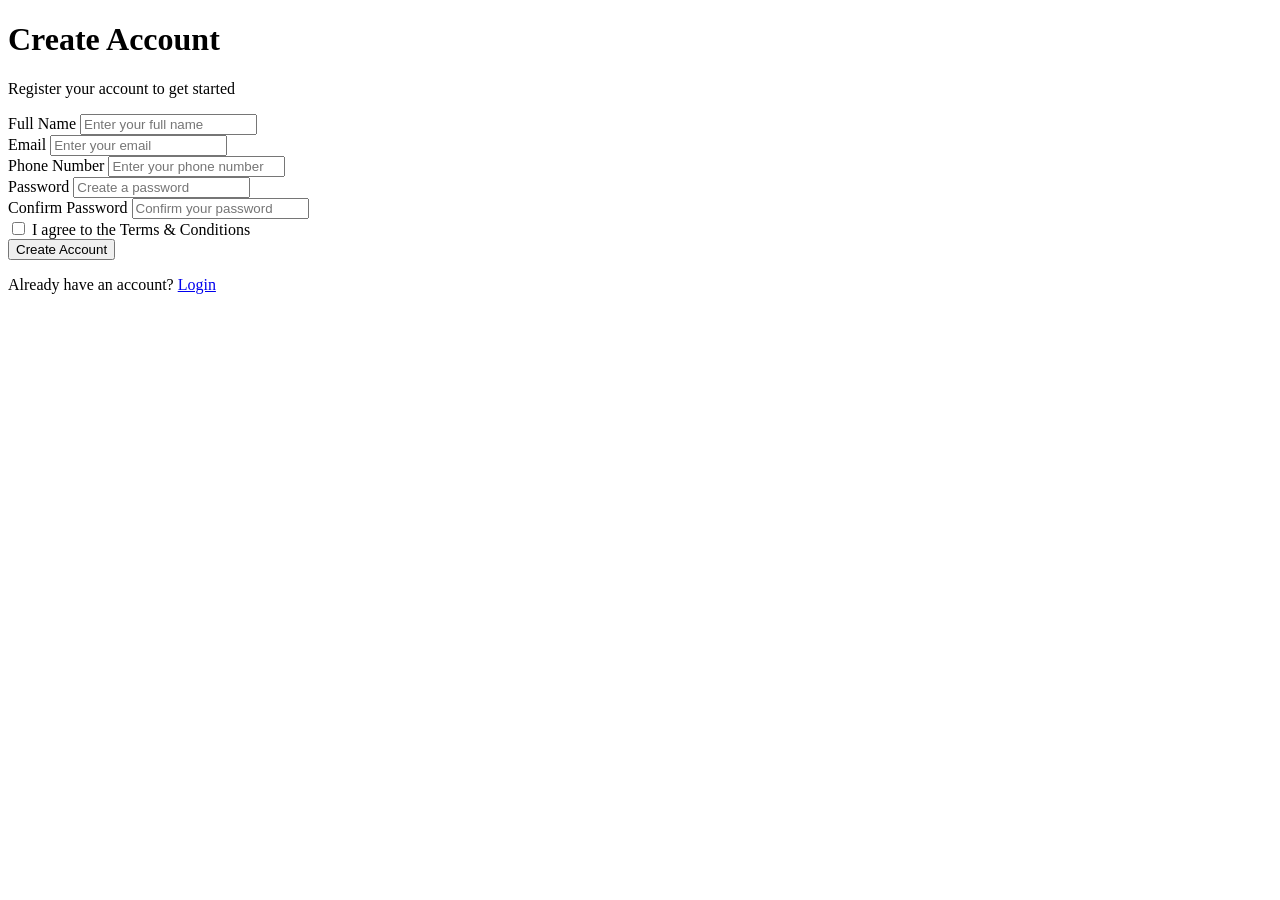
==== index.html @ ec340125 "index.html" ====
<!DOCTYPE html>
<html lang="en">
<head>
    <meta charset="UTF-8">
    <meta name="viewport" content="width=device-width, initial-scale=1.0">
    <title>Document</title>
    <link rel="stylesheet" href="registration.css">
</head>
<body>
    <div class="container">

    <div class="form-box">

        <h1>Create Account</h1>
        <p class="subtitle">Register your account to get started</p>

        <form>

            <div class="input-group">
                <label>Full Name</label>
                <input type="text" placeholder="Enter your full name" required>
            </div>

            <div class="input-group">
                <label>Email</label>
                <input type="email" placeholder="Enter your email" required>
            </div>

            <div class="input-group">
                <label>Phone Number</label>
                <input type="tel" placeholder="Enter your phone number" required>
            </div>

            <div class="input-group">
                <label>Password</label>
                <input type="password" placeholder="Create a password" required>
            </div>

            <div class="input-group">
                <label>Confirm Password</label>
                <input type="password" placeholder="Confirm your password" required>
            </div>

            

            <div class="terms">
                <input type="checkbox" required>
                <span>I agree to the Terms & Conditions</span>
            </div>

            <button type="submit">Create Account</button>

        </form>

        <p class="bottom-text">
            Already have an account?
            <a href="login.html">Login</a>
        </p>

    </div>

</div>

</body>
</html>
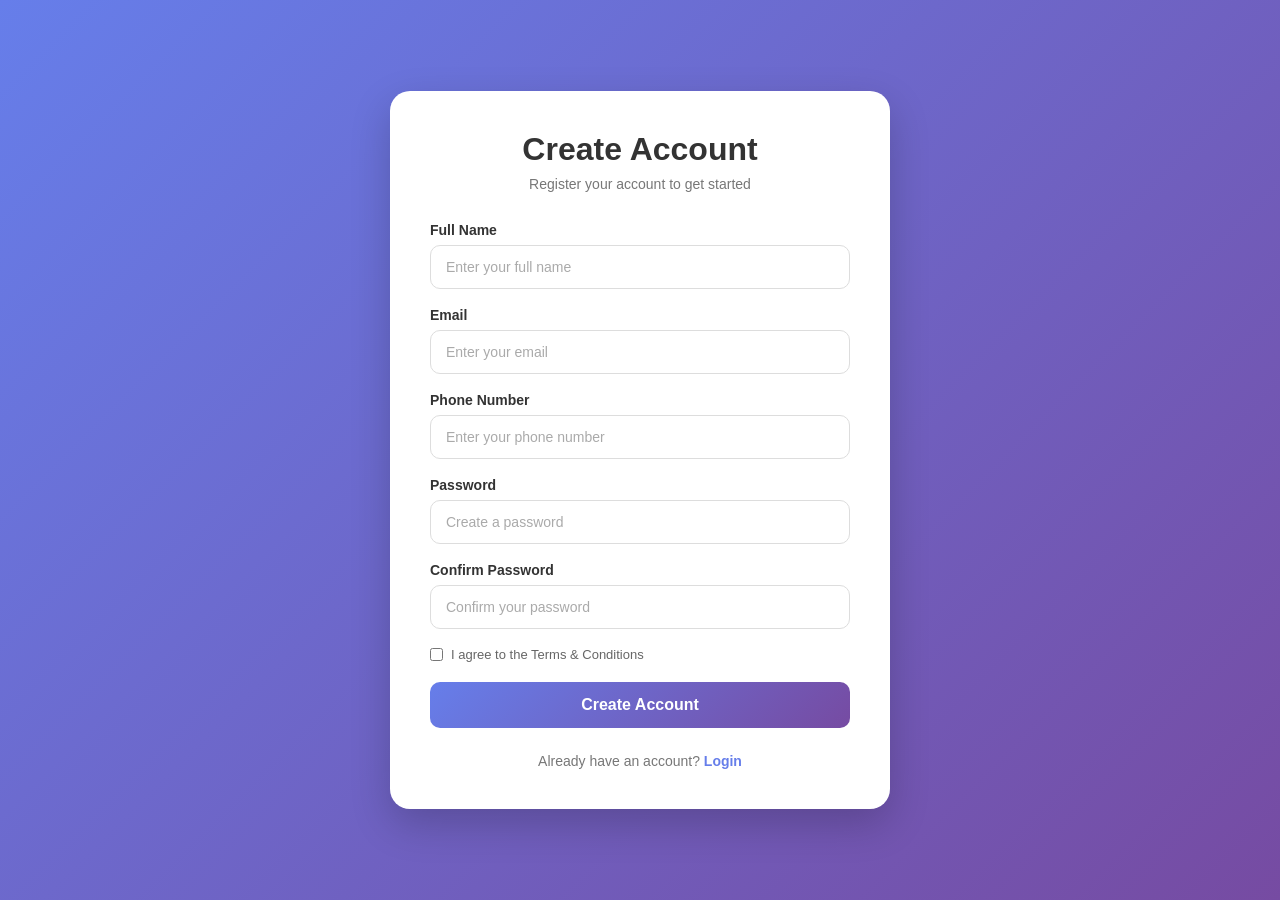
==== commit 2df36926: "waxaan manta qadanay js basic" ====
--- a/index.html
+++ b/index.html
@@ -61,5 +61,8 @@
 
 </div>
 
+<script>
+    console.log(1 + 2 );
+</script>
 </body>
 </html>
--- a/registration.css
+++ b/registration.css
@@ -0,0 +1,196 @@
+* {
+    margin: 0;
+    padding: 0;
+    box-sizing: border-box;
+}
+
+body {
+    font-family: Arial, sans-serif;
+    min-height: 100vh;
+    display: flex;
+    justify-content: center;
+    align-items: center;
+    background: linear-gradient(135deg, #667eea, #764ba2);
+    padding: 30px;
+}
+
+
+.container {
+    width: 100%;
+    max-width: 500px;
+}
+
+
+.form-box {
+    background: white;
+    padding: 40px;
+    border-radius: 20px;
+    box-shadow: 0 15px 40px rgba(0, 0, 0, 0.2);
+    animation: show 0.7s ease;
+}
+
+
+@keyframes show {
+
+    from {
+        opacity: 0;
+        transform: translateY(40px);
+    }
+
+    to {
+        opacity: 1;
+        transform: translateY(0);
+    }
+}
+
+
+h1 {
+    text-align: center;
+    color: #333;
+    margin-bottom: 8px;
+}
+
+.subtitle {
+    text-align: center;
+    color: #777;
+    margin-bottom: 30px;
+    font-size: 14px;
+}
+
+
+.input-group {
+    margin-bottom: 18px;
+}
+
+.input-group label {
+    display: block;
+    margin-bottom: 7px;
+    color: #333;
+    font-weight: bold;
+    font-size: 14px;
+}
+
+.input-group input {
+    width: 100%;
+    padding: 13px 15px;
+    border: 1px solid #ddd;
+    border-radius: 10px;
+    outline: none;
+    font-size: 14px;
+    transition: 0.3s;
+}
+
+
+.input-group input:focus {
+    border-color: #667eea;
+    box-shadow: 0 0 0 3px rgba(102, 126, 234, 0.12);
+}
+
+.input-group input::placeholder {
+    color: #aaa;
+}
+
+
+.terms {
+    display: flex;
+    align-items: center;
+    gap: 8px;
+    margin: 15px 0 20px;
+    font-size: 13px;
+    color: #666;
+}
+
+.terms input {
+    accent-color: #667eea;
+}
+
+
+button {
+    width: 100%;
+    padding: 14px;
+    border: none;
+    border-radius: 10px;
+    background: linear-gradient(135deg, #667eea, #764ba2);
+    color: white;
+    font-size: 16px;
+    font-weight: bold;
+    cursor: pointer;
+    transition: 0.3s;
+}
+
+button:hover {
+    transform: translateY(-2px);
+    box-shadow: 0 8px 20px rgba(102, 126, 234, 0.3);
+}
+
+
+.bottom-text {
+    text-align: center;
+    margin-top: 25px;
+    color: #777;
+    font-size: 14px;
+}
+
+.bottom-text a {
+    color: #667eea;
+    text-decoration: none;
+    font-weight: bold;
+}
+
+.bottom-text a:hover {
+    text-decoration: underline;
+}
+
+
+.login-box {
+    max-width: 500px;
+}
+
+.remember {
+    display: flex;
+    justify-content: space-between;
+    align-items: center;
+    margin: 10px 0 22px;
+    font-size: 13px;
+    color: #666;
+}
+
+.remember label {
+    display: flex;
+    align-items: center;
+    gap: 6px;
+}
+
+.remember input {
+    accent-color: #667eea;
+}
+
+.remember a {
+    color: #667eea;
+    text-decoration: none;
+}
+
+.remember a:hover {
+    text-decoration: underline;
+}
+
+/* Mobile */
+
+@media (max-width: 600px) {
+
+    body {
+        padding: 15px;
+    }
+
+    .form-box {
+        padding: 28px 22px;
+    }
+
+    h1 {
+        font-size: 26px;
+    }
+
+    .remember {
+        font-size: 12px;
+    }
+}
